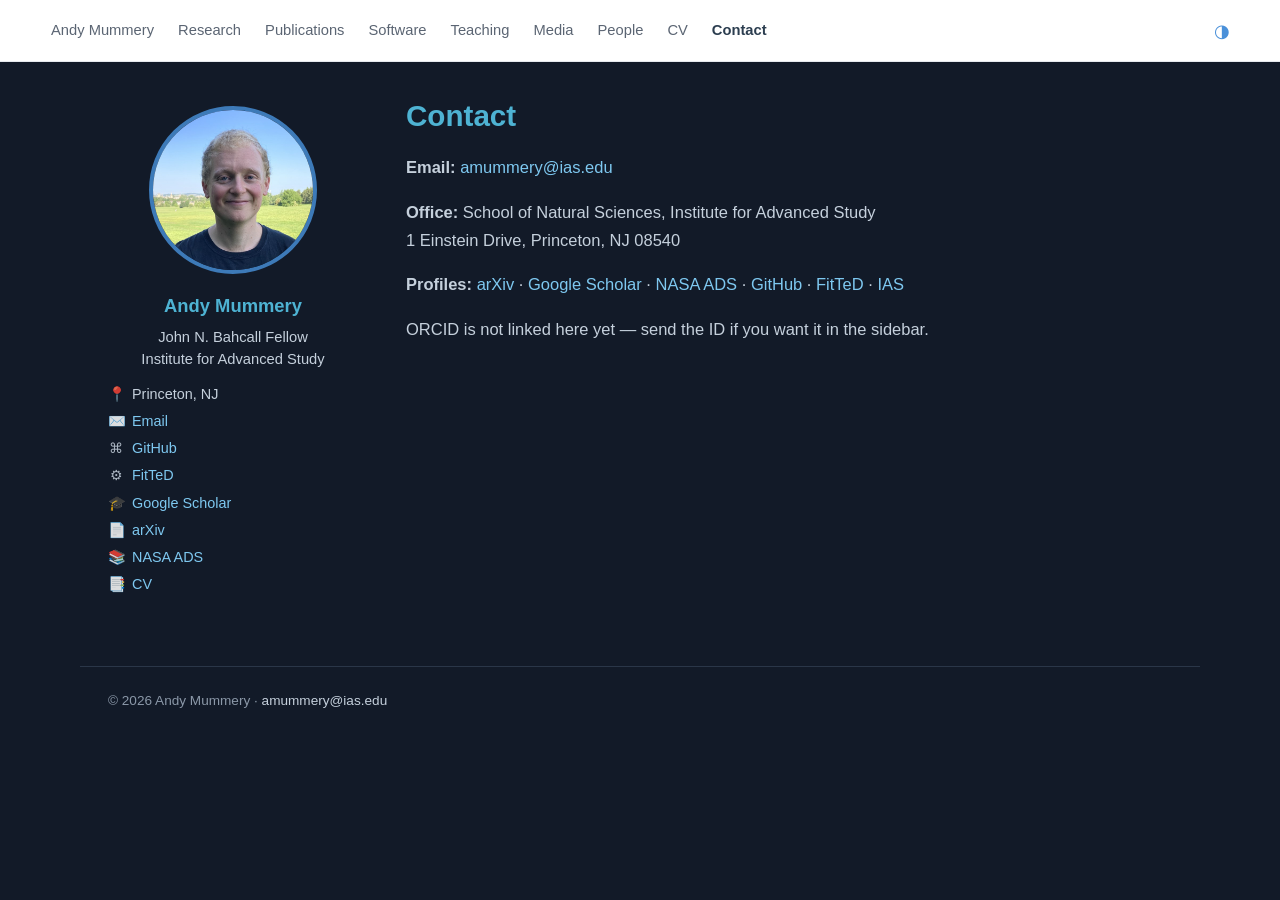
==== contact.html @ 73b4a51f "Publish the academic site for GitHub Pages. Co-authored-by: Cursor <cursoragent@cursor.com>" ====
<!doctype html>
<html lang="en">
<head>
  <meta charset="utf-8">
  <meta name="viewport" content="width=device-width, initial-scale=1">
  <title>Contact — Andy Mummery</title>
  <meta name="description" content="Contact Andy Mummery at the Institute for Advanced Study.">
  <link rel="stylesheet" href="assets/style.css">
</head>
<body>
  <header class="site-header">
    <nav class="nav">
      <button class="nav-toggle" aria-label="Menu">&#9776;</button>
      <div class="nav-links">
        <a href="index.html">Andy Mummery</a>
        <a href="research.html">Research</a>
        <a href="publications.html">Publications</a>
        <a href="software.html">Software</a>
        <a href="teaching.html">Teaching</a>
        <a href="media.html">Media</a>
        <a href="people.html">People</a>
        <a href="cv.html">CV</a>
        <a href="contact.html" class="active">Contact</a>
      </div>
      <div class="nav-tools">
        <button class="theme-toggle" type="button" aria-label="Switch to light mode">◑</button>
      </div>
    </nav>
  </header>

  <div class="page">
    <aside class="sidebar">
      <img class="headshot" src="assets/photo.jpg" alt="Andy Mummery">
      <p class="name">Andy Mummery</p>
      <p class="bio">John N. Bahcall Fellow<br>Institute for Advanced Study</p>
      <ul class="sidebar-meta">
        <li><span class="icon">📍</span> Princeton, NJ</li>
        <li><span class="icon">✉️</span> <a href="mailto:amummery@ias.edu">Email</a></li>
        <li><span class="icon">⌘</span> <a href="https://github.com/andymummeryastro">GitHub</a></li>
        <li><span class="icon">⚙</span> <a href="https://github.com/fittingtransientswithdiscs">FitTeD</a></li>
        <li><span class="icon">🎓</span> <a href="https://scholar.google.com/citations?user=vEMN2XIAAAAJ&amp;hl=en">Google Scholar</a></li>
        <li><span class="icon">📄</span> <a href="https://arxiv.org/a/mummery_a_1">arXiv</a></li>
        <li><span class="icon">📚</span> <a href="https://ui.adsabs.harvard.edu/user/libraries/2zyx78XmSL6WL1D6o946hA">NASA ADS</a></li>
        <li><span class="icon">📑</span> <a href="cv.html">CV</a></li>
      </ul>
    </aside>

    <main class="content">
      <h1>Contact</h1>
      <p>
        <strong>Email:</strong> <a href="mailto:amummery@ias.edu">amummery@ias.edu</a>
      </p>
      <p>
        <strong>Office:</strong> School of Natural Sciences, Institute for Advanced Study<br>
        1 Einstein Drive, Princeton, NJ 08540
      </p>
      <p>
        <strong>Profiles:</strong>
        <a href="https://arxiv.org/a/mummery_a_1">arXiv</a> ·
        <a href="https://scholar.google.com/citations?user=vEMN2XIAAAAJ&amp;hl=en">Google Scholar</a> ·
        <a href="https://ui.adsabs.harvard.edu/user/libraries/2zyx78XmSL6WL1D6o946hA">NASA ADS</a> ·
        <a href="https://github.com/andymummeryastro">GitHub</a> ·
        <a href="https://github.com/fittingtransientswithdiscs">FitTeD</a> ·
        <a href="https://www.ias.edu/scholars/andrew-mummery">IAS</a>
      </p>
      <p>
        ORCID is not linked here yet — send the ID if you want it in the sidebar.
      </p>
    </main>
  </div>

  <footer class="site-footer">
    © 2026 Andy Mummery · <a href="mailto:amummery@ias.edu">amummery@ias.edu</a>
  </footer>
  <script src="assets/nav.js"></script>
</body>
</html>
---- assets/style.css ----
/* ==========================================================================
   Academic site — AcademicPages-inspired layout
   Dark body + light top bar by default; html.light inverts the page.
   ========================================================================== */

:root {
  --header-bg:     #ffffff;
  --header-ink:    #5b6573;
  --header-active: #2c3e50;
  --bg:            #121a28;
  --bg-raised:     #182233;
  --ink:           #e8eef5;
  --ink-soft:      #c5d0dc;
  --ink-faint:     #8b98a8;
  --accent:        #4eb3d3;
  --accent-dk:     #7ecce6;
  --link:          #7ec8f0;
  --line:          #2a3648;
  --photo-ring:    #3d7ab8;
  --sans:          -apple-system, BlinkMacSystemFont, "Segoe UI", Roboto, Helvetica, Arial, sans-serif;
  --maxw:          1120px;
  --sidebar:       250px;
}

html.light {
  --bg:            #ffffff;
  --bg-raised:     #f4f6f8;
  --ink:           #2c333a;
  --ink-soft:      #4a5560;
  --ink-faint:     #6b7682;
  --accent:        #1f7a9a;
  --accent-dk:     #155e77;
  --link:          #1f7a9a;
  --line:          #e2e6eb;
  --photo-ring:    #2b6cb0;
}

* { box-sizing: border-box; }
html { scroll-behavior: smooth; }

body {
  margin: 0;
  font-family: var(--sans);
  font-size: 16.5px;
  line-height: 1.7;
  color: var(--ink);
  background: var(--bg);
  -webkit-font-smoothing: antialiased;
}

/* ---------- Top bar ---------- */
.site-header {
  background: var(--header-bg);
  border-bottom: 1px solid #e6e9ee;
  position: sticky; top: 0; z-index: 30;
}
.nav {
  display: flex; align-items: center; justify-content: space-between;
  gap: 16px; padding: 12px 40px;
}
.nav-links { display: flex; gap: 2px; flex-wrap: wrap; align-items: center; }
.nav-links a {
  color: var(--header-ink); text-decoration: none; font-size: 0.92rem;
  padding: 6px 11px; border-radius: 4px;
}
.nav-links a:hover { color: var(--header-active); }
.nav-links a.active { color: var(--header-active); font-weight: 600; }

.nav-tools { display: flex; align-items: center; gap: 8px; }
.theme-toggle, .nav-toggle {
  background: none; border: none; cursor: pointer;
  width: 36px; height: 36px; border-radius: 6px;
  display: flex; align-items: center; justify-content: center;
  color: #4a90d9; font-size: 1.15rem;
}
.theme-toggle:hover, .nav-toggle:hover { background: #eef3f8; }
.nav-toggle { display: none; color: #2c3e50; font-size: 1.25rem; }

/* ---------- Page shell: sidebar + main ---------- */
.page {
  display: grid;
  grid-template-columns: var(--sidebar) minmax(0, 1fr);
  gap: 48px;
  max-width: var(--maxw);
  margin: 0 auto;
  padding: 36px 28px 64px;
  align-items: start;
}

/* ---------- Sidebar ---------- */
.sidebar { text-align: center; padding-top: 8px; }
.sidebar .headshot {
  width: 168px; height: 168px; border-radius: 50%;
  object-fit: cover; margin: 0 auto 16px;
  border: 4px solid var(--photo-ring);
  background: var(--bg-raised);
  display: block;
}
/* fallback when the photo is replaced by an initials block */
div.headshot {
  display: flex; align-items: center; justify-content: center;
  color: var(--accent); font-size: 2.2rem; font-weight: 600;
}
.sidebar h1, .sidebar .name {
  font-size: 1.15rem; font-weight: 700; color: var(--accent);
  margin: 0 0 6px;
}
.sidebar .bio {
  font-size: 0.92rem; color: var(--ink-soft); line-height: 1.45;
  margin: 0 0 14px;
}
.sidebar-meta {
  list-style: none; padding: 0; margin: 0 0 8px;
  font-size: 0.9rem; color: var(--ink-soft); text-align: left;
}
.sidebar-meta li {
  display: flex; align-items: flex-start; gap: 8px;
  margin: 0 0 7px; line-height: 1.4;
}
.sidebar-meta a { color: var(--link); text-decoration: none; }
.sidebar-meta a:hover { text-decoration: underline; }
.icon { width: 16px; flex: 0 0 16px; text-align: center; opacity: .85; }

/* ---------- Main column ---------- */
.content h1 {
  font-size: 1.85rem; font-weight: 700; color: var(--accent);
  margin: 0 0 18px; line-height: 1.25;
}
.content h2 {
  font-size: 1.35rem; font-weight: 700; color: var(--accent);
  margin: 1.8em 0 0.6em; line-height: 1.3;
}
.content h3 {
  font-size: 1.08rem; font-weight: 650; color: var(--ink);
  margin: 1.4em 0 0.4em;
}
.content p { margin: 0 0 1em; color: var(--ink-soft); }
.content a { color: var(--link); text-decoration: none; }
.content a:hover { text-decoration: underline; color: var(--accent-dk); }
.content ul, .content ol { color: var(--ink-soft); padding-left: 1.25em; }
.content li { margin: 0 0 0.55em; }
.content code {
  font-size: 0.9em; background: var(--bg-raised);
  padding: 1px 5px; border-radius: 3px;
}

.news { list-style: disc; padding-left: 1.2em; margin: 0; }
.news li { margin: 0 0 0.7em; }
.news li strong { color: var(--ink); font-weight: 650; }

.pub-group { margin: 0 0 1.6em; }
.pub-group ol { margin: 0; }
.pub-group li { margin: 0 0 0.7em; }
.pub-group li strong { color: var(--ink); font-weight: 650; }
.pub-links { font-size: 0.92em; }

.research-q { margin: 0 0 2em; }
.research-q h2 {
  font-size: 1.22rem;
  margin: 1.5em 0 0.55em;
  scroll-margin-top: 4.5rem;
}
.research-toc {
  margin: 0 0 1.1em;
  padding-left: 1.25em;
  color: var(--ink-soft);
}
.research-toc li { margin: 0 0 0.35em; }
.research-q:first-of-type h2 { margin-top: 1.15em; }
.research-q ul { margin: 0 0 0.85em; }
.research-q .pub-links { margin-bottom: 0; }

.research-fig { margin: 1.2em 0; }
.research-fig-solo { max-width: 32rem; }
.research-fig img {
  display: block; width: 100%; height: auto;
  border: 1px solid var(--line); border-radius: 6px;
  background: #fff; padding: 8px;
  box-sizing: border-box;
}
.research-figs {
  display: grid; grid-template-columns: 1fr 1fr;
  gap: 18px; align-items: start; margin: 1.2em 0;
}
.research-figs .research-fig { margin: 0; }
.research-figs img { aspect-ratio: 5 / 4; object-fit: contain; }
.research-fig figcaption {
  margin-top: 0.5em; color: var(--ink-faint);
  font-size: 0.86rem; line-height: 1.5;
}

.feature-card {
  margin: 24px 0 32px; padding: 22px 24px;
  background: var(--bg-raised); border: 1px solid var(--line);
  border-radius: 8px;
}
.feature-card h2 { margin-top: 0.2em; }
.eyebrow {
  margin: 0 !important; color: var(--ink-faint) !important;
  font-size: 0.78rem; font-weight: 700; letter-spacing: 0.08em;
  text-transform: uppercase;
}
.text-link { display: inline-block; margin-left: 12px; font-size: 0.92rem; }

.media-list { margin: 0 0 2em; }
.media-item { padding: 15px 0 17px; border-bottom: 1px solid var(--line); }
.media-item:first-child { padding-top: 0; }
.media-item:last-child { border-bottom: none; }
.media-item h3 { margin: 0.15em 0 0.35em; }
.media-item p { margin-bottom: 0; }
.media-item .media-meta {
  color: var(--ink-faint); font-size: 0.82rem; font-weight: 600;
  letter-spacing: 0.02em;
}

.people { display: grid; grid-template-columns: repeat(3, 1fr); gap: 22px; margin: 18px 0 8px; }
.person { text-align: center; }
.person .avatar {
  width: 96px; height: 96px; border-radius: 50%; margin: 0 auto 10px;
  background: var(--bg-raised); border: 2px solid var(--photo-ring);
  display: flex; align-items: center; justify-content: center;
  color: var(--accent); font-weight: 650; font-size: 1.3rem;
}
.person .name { font-weight: 650; color: var(--ink); }
.person .pos { color: var(--ink-faint); font-size: 0.88rem; }

.cv-entry {
  display: grid; grid-template-columns: 150px 1fr; gap: 16px;
  padding: 10px 0; border-bottom: 1px solid var(--line);
}
.cv-entry:last-child { border-bottom: none; }
.cv-entry .when { color: var(--ink-faint); font-size: 0.92rem; }
.cv-entry .what { color: var(--ink-soft); }
.cv-entry .what strong { color: var(--ink); }

.btn {
  display: inline-block; padding: 8px 14px; border-radius: 5px;
  font-size: 0.92rem; font-weight: 500; text-decoration: none;
  background: var(--accent); color: #fff !important;
}
.btn:hover { text-decoration: none !important; filter: brightness(1.08); }

.site-footer {
  border-top: 1px solid var(--line);
  padding: 22px 28px 36px;
  color: var(--ink-faint); font-size: 0.85rem;
  max-width: var(--maxw); margin: 0 auto;
}
.site-footer a { color: var(--ink-soft); text-decoration: none; }
.site-footer a:hover { text-decoration: underline; }

@media (max-width: 820px) {
  .page { grid-template-columns: 1fr; gap: 28px; padding: 24px 18px 48px; }
  .sidebar { max-width: 280px; margin: 0 auto; }
  .people { grid-template-columns: 1fr 1fr; }
  .nav-toggle { display: flex; }
  .nav-links {
    display: none; width: 100%; flex-direction: column;
    padding: 8px 0 12px;
  }
  .nav-links.open { display: flex; }
  .nav { flex-wrap: wrap; padding: 10px 16px; }
}

@media (max-width: 520px) {
  .people { grid-template-columns: 1fr; }
  .research-figs { grid-template-columns: 1fr; }
  .cv-entry { grid-template-columns: 1fr; gap: 2px; }
}
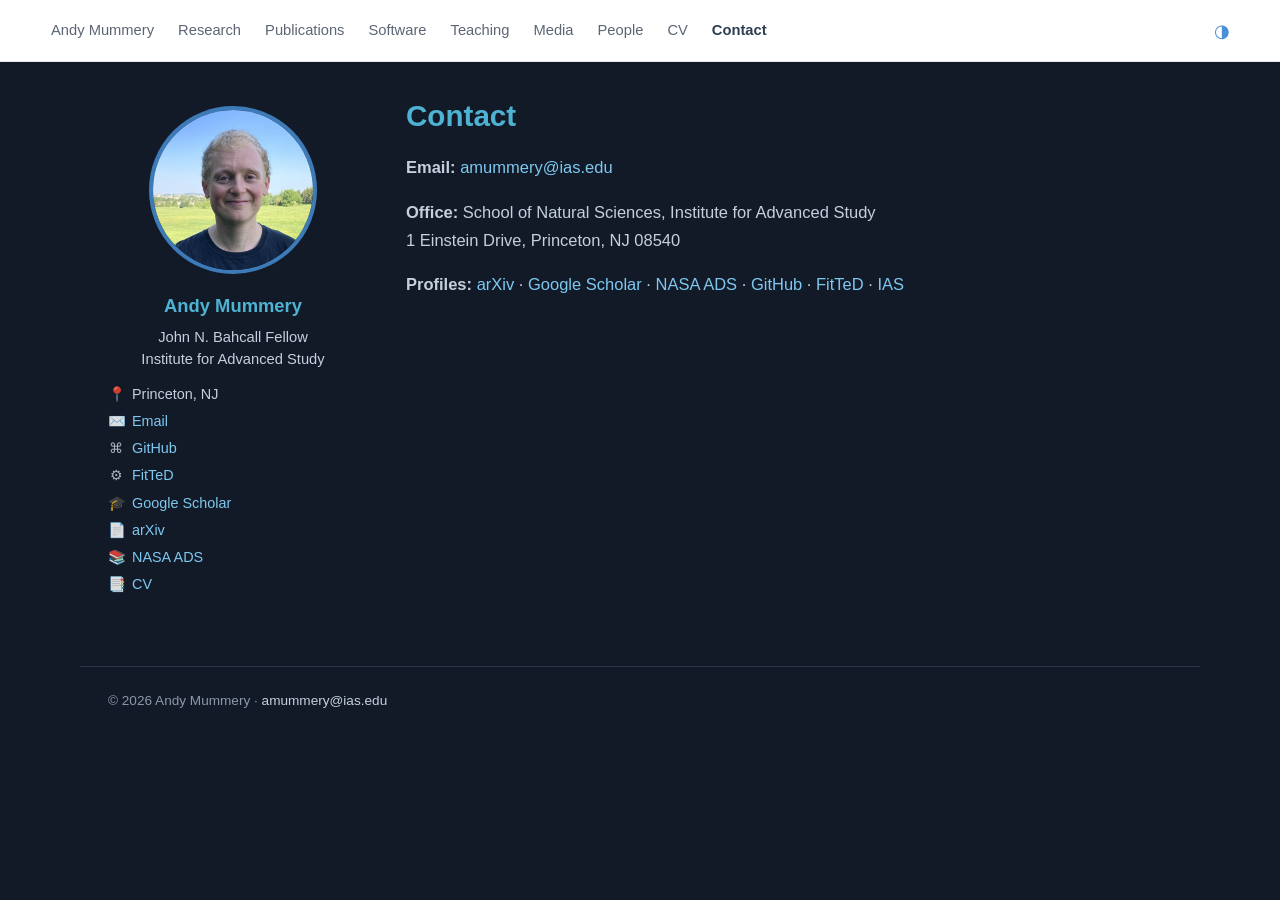
==== commit d1ba4258: "Update site" ====
--- a/contact.html
+++ b/contact.html
@@ -63,9 +63,6 @@
         <a href="https://github.com/fittingtransientswithdiscs">FitTeD</a> ·
         <a href="https://www.ias.edu/scholars/andrew-mummery">IAS</a>
       </p>
-      <p>
-        ORCID is not linked here yet — send the ID if you want it in the sidebar.
-      </p>
     </main>
   </div>
 
